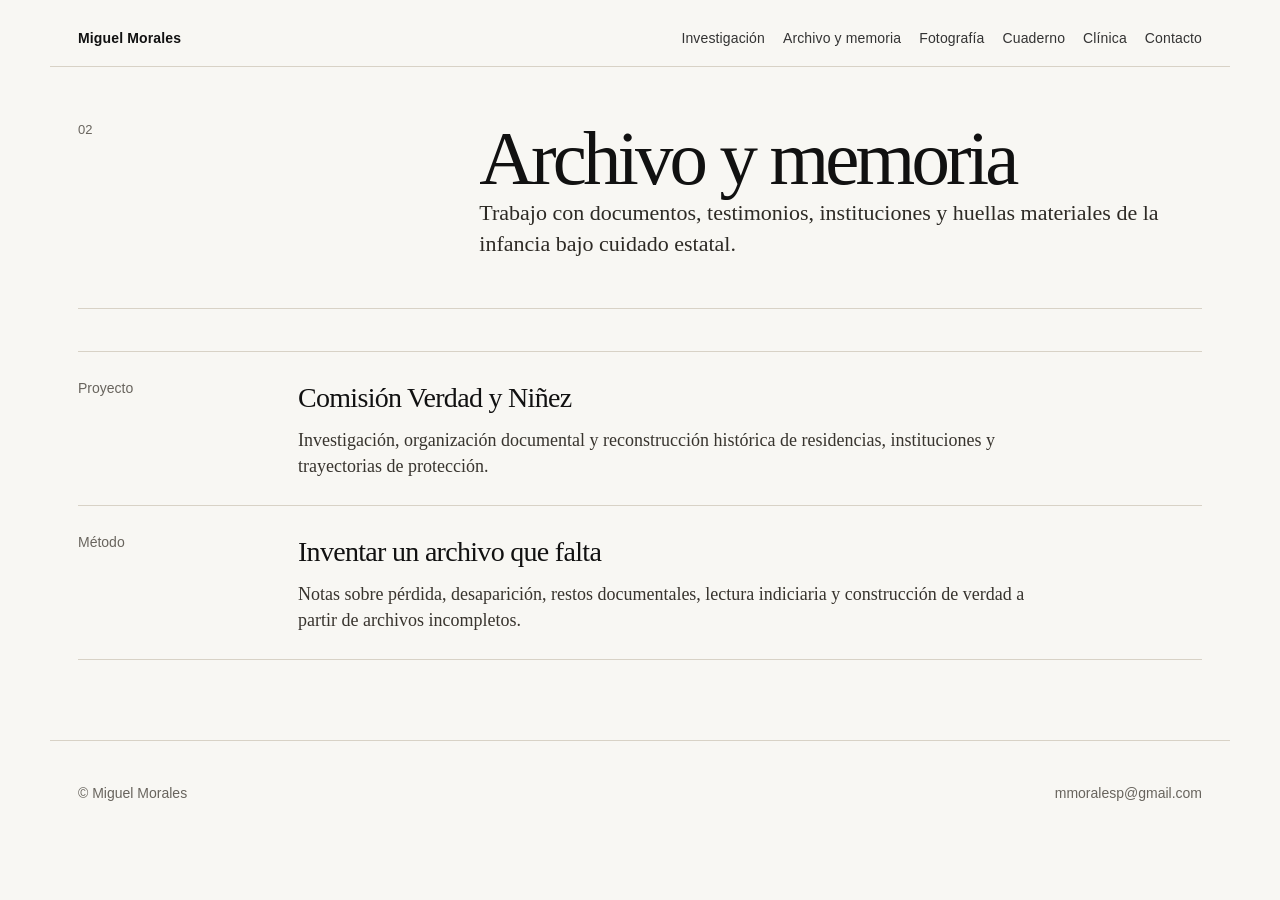
==== miguelmorales-profesional/archivo.html @ a611b212 "Add files via upload" ====
<!doctype html><html lang="es"><head><meta charset="utf-8"><meta name="viewport" content="width=device-width, initial-scale=1"><title>Archivo y memoria · Miguel Morales</title><link rel="stylesheet" href="styles.css"></head><body><header class="site-header"><a class="brand" href="index.html">Miguel Morales</a><nav><a href="investigacion.html">Investigación</a><a href="archivo.html">Archivo y memoria</a><a href="fotografia.html">Fotografía</a><a href="cuaderno.html">Cuaderno</a><a href="clinica.html">Clínica</a><a href="contacto.html">Contacto</a></nav></header><main><section class="page-title"><span class="section-number">02</span><div><h1>Archivo y memoria</h1><p>Trabajo con documentos, testimonios, instituciones y huellas materiales de la infancia bajo cuidado estatal.</p></div></section><section class="list"><article class="item"><div class="meta">Proyecto</div><div><h2>Comisión Verdad y Niñez</h2><p>Investigación, organización documental y reconstrucción histórica de residencias, instituciones y trayectorias de protección.</p></div></article><article class="item"><div class="meta">Método</div><div><h2>Inventar un archivo que falta</h2><p>Notas sobre pérdida, desaparición, restos documentales, lectura indiciaria y construcción de verdad a partir de archivos incompletos.</p></div></article></section></main><footer><p>© Miguel Morales</p><p><a href="mailto:mmoralesp@gmail.com">mmoralesp@gmail.com</a></p></footer></body></html>
---- miguelmorales-profesional/styles.css ----
:root{
  --bg:#f8f7f3;
  --ink:#111;
  --muted:#68645d;
  --line:#d8d2c6;
  --soft:#ede9df;
  --max:1180px;
}
*{box-sizing:border-box}
html{font-size:16px}
body{margin:0;background:var(--bg);color:var(--ink);font-family:Georgia,'Times New Roman',serif;line-height:1.45}
a{color:inherit;text-decoration:none}
a:hover{text-decoration:underline;text-underline-offset:3px}
.site-header{max-width:var(--max);margin:0 auto;padding:28px 28px 18px;display:flex;justify-content:space-between;gap:24px;border-bottom:1px solid var(--line);font-family:Arial,Helvetica,sans-serif;font-size:14px;letter-spacing:.01em}
.brand{font-weight:600}.site-header nav{display:flex;gap:18px;flex-wrap:wrap;color:#333}
main{max-width:var(--max);margin:0 auto;padding:54px 28px 80px}.hero{max-width:980px;padding:60px 0 80px}.kicker{font-family:Arial,Helvetica,sans-serif;color:var(--muted);font-size:14px;margin:0 0 22px}.hero h1{font-weight:400;font-size:clamp(44px,7vw,92px);line-height:.98;letter-spacing:-.055em;margin:0 0 30px}.lead{font-size:clamp(20px,2.2vw,30px);max-width:760px;color:#2d2a25;margin:0}.grid-index{display:grid;grid-template-columns:repeat(4,1fr);border-top:1px solid var(--line);border-left:1px solid var(--line)}.card{min-height:260px;padding:22px;border-right:1px solid var(--line);border-bottom:1px solid var(--line);display:flex;flex-direction:column;justify-content:space-between}.card span,.section-number{font-family:Arial,Helvetica,sans-serif;color:var(--muted);font-size:13px}.card h2{font-size:28px;font-weight:400;margin:34px 0 12px;letter-spacing:-.03em}.card p{font-family:Arial,Helvetica,sans-serif;font-size:15px;color:#494640;margin:0}.page-title{display:grid;grid-template-columns:1fr 2fr;gap:40px;border-bottom:1px solid var(--line);padding-bottom:48px;margin-bottom:42px}.page-title h1{font-size:clamp(42px,6vw,78px);line-height:.98;font-weight:400;letter-spacing:-.05em;margin:0}.page-title p{font-size:22px;margin:0;color:#2d2a25}.list{border-top:1px solid var(--line)}.item{display:grid;grid-template-columns:180px 1fr;gap:40px;padding:26px 0;border-bottom:1px solid var(--line)}.item time,.item .meta{font-family:Arial,Helvetica,sans-serif;color:var(--muted);font-size:14px}.item h2{font-size:28px;font-weight:400;margin:0 0 8px;letter-spacing:-.025em}.item p{font-size:18px;margin:0;color:#38342e;max-width:760px}.note-grid{display:grid;grid-template-columns:repeat(3,1fr);gap:22px}.note{background:var(--soft);padding:24px;min-height:260px}.note h2{font-weight:400;margin:0 0 14px;font-size:24px}.note p{font-family:Arial,Helvetica,sans-serif;color:#494640}.photo-grid{display:grid;grid-template-columns:repeat(3,1fr);gap:16px}.photo-placeholder{aspect-ratio:4/5;background:linear-gradient(135deg,#d7d1c4,#f3efe7);border:1px solid var(--line);display:flex;align-items:flex-end;padding:16px;font-family:Arial,Helvetica,sans-serif;color:var(--muted);font-size:13px}footer{max-width:var(--max);margin:0 auto;padding:28px;border-top:1px solid var(--line);display:flex;justify-content:space-between;font-family:Arial,Helvetica,sans-serif;color:var(--muted);font-size:14px}
@media(max-width:850px){.site-header{display:block}.site-header nav{margin-top:18px}.grid-index,.note-grid,.photo-grid{grid-template-columns:1fr}.page-title,.item{grid-template-columns:1fr;gap:18px}.hero{padding:30px 0 50px}footer{display:block}.card{min-height:210px}}
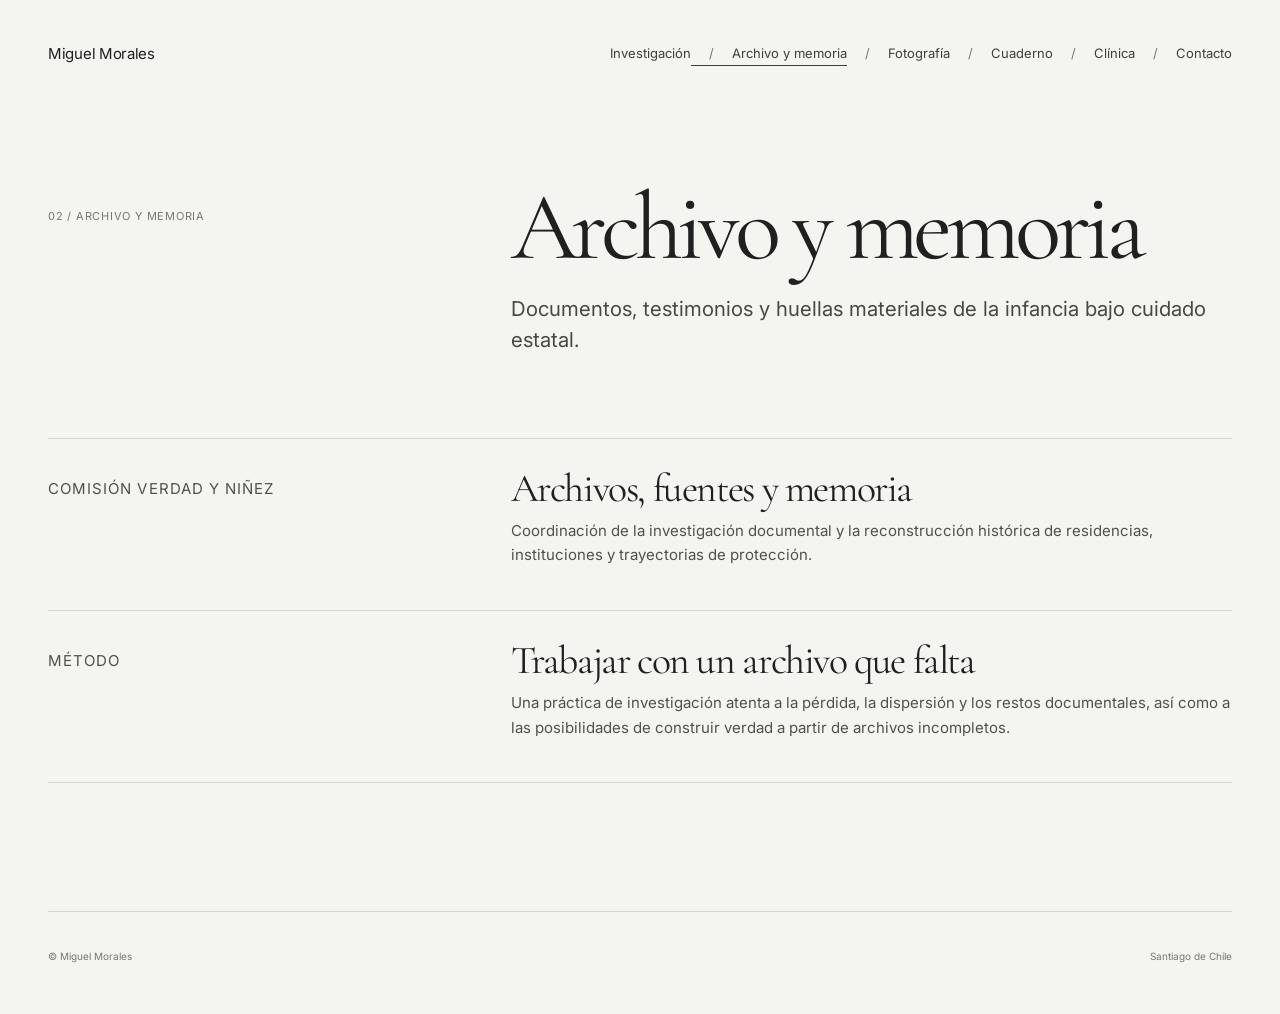
==== commit a3b3a5a6: "Rediseño visual opción 2" ====
--- a/miguelmorales-profesional/archivo.html
+++ b/miguelmorales-profesional/archivo.html
@@ -1 +1,49 @@
-<!doctype html><html lang="es"><head><meta charset="utf-8"><meta name="viewport" content="width=device-width, initial-scale=1"><title>Archivo y memoria · Miguel Morales</title><link rel="stylesheet" href="styles.css"></head><body><header class="site-header"><a class="brand" href="index.html">Miguel Morales</a><nav><a href="investigacion.html">Investigación</a><a href="archivo.html">Archivo y memoria</a><a href="fotografia.html">Fotografía</a><a href="cuaderno.html">Cuaderno</a><a href="clinica.html">Clínica</a><a href="contacto.html">Contacto</a></nav></header><main><section class="page-title"><span class="section-number">02</span><div><h1>Archivo y memoria</h1><p>Trabajo con documentos, testimonios, instituciones y huellas materiales de la infancia bajo cuidado estatal.</p></div></section><section class="list"><article class="item"><div class="meta">Proyecto</div><div><h2>Comisión Verdad y Niñez</h2><p>Investigación, organización documental y reconstrucción histórica de residencias, instituciones y trayectorias de protección.</p></div></article><article class="item"><div class="meta">Método</div><div><h2>Inventar un archivo que falta</h2><p>Notas sobre pérdida, desaparición, restos documentales, lectura indiciaria y construcción de verdad a partir de archivos incompletos.</p></div></article></section></main><footer><p>© Miguel Morales</p><p><a href="mailto:mmoralesp@gmail.com">mmoralesp@gmail.com</a></p></footer></body></html>
+<!doctype html>
+<html lang="es">
+<head>
+  <meta charset="utf-8">
+  <meta name="viewport" content="width=device-width, initial-scale=1">
+  <meta name="description" content="Trabajo de Miguel Morales sobre archivos, fuentes y memoria.">
+  <title>Archivo y memoria · Miguel Morales</title>
+  <link rel="stylesheet" href="styles.css">
+</head>
+<body>
+  <header class="site-header">
+    <a class="brand" href="index.html">Miguel Morales</a>
+    <nav class="site-nav" aria-label="Navegación principal">
+      <a href="investigacion.html">Investigación</a>
+      <a href="archivo.html" aria-current="page">Archivo y memoria</a>
+      <a href="fotografia.html">Fotografía</a>
+      <a href="cuaderno.html">Cuaderno</a>
+      <a href="clinica.html">Clínica</a>
+      <a href="contacto.html">Contacto</a>
+    </nav>
+  </header>
+  <main class="page">
+    <header class="page-head">
+      <p class="eyebrow">02 / Archivo y memoria</p>
+      <div>
+        <h1>Archivo y memoria</h1>
+        <p class="page-deck">Documentos, testimonios y huellas materiales de la infancia bajo cuidado estatal.</p>
+      </div>
+    </header>
+    <section class="entries" aria-label="Proyectos de archivo">
+      <article class="entry">
+        <p class="item-meta">Comisión Verdad y Niñez</p>
+        <div>
+          <h2>Archivos, fuentes y memoria</h2>
+          <p>Coordinación de la investigación documental y la reconstrucción histórica de residencias, instituciones y trayectorias de protección.</p>
+        </div>
+      </article>
+      <article class="entry">
+        <p class="item-meta">Método</p>
+        <div>
+          <h2>Trabajar con un archivo que falta</h2>
+          <p>Una práctica de investigación atenta a la pérdida, la dispersión y los restos documentales, así como a las posibilidades de construir verdad a partir de archivos incompletos.</p>
+        </div>
+      </article>
+    </section>
+  </main>
+  <footer class="site-footer"><p>© Miguel Morales</p><p>Santiago de Chile</p></footer>
+</body>
+</html>
--- a/miguelmorales-profesional/styles.css
+++ b/miguelmorales-profesional/styles.css
@@ -1,17 +1,426 @@
-:root{
-  --bg:#f8f7f3;
-  --ink:#111;
-  --muted:#68645d;
-  --line:#d8d2c6;
-  --soft:#ede9df;
-  --max:1180px;
-}
-*{box-sizing:border-box}
-html{font-size:16px}
-body{margin:0;background:var(--bg);color:var(--ink);font-family:Georgia,'Times New Roman',serif;line-height:1.45}
-a{color:inherit;text-decoration:none}
-a:hover{text-decoration:underline;text-underline-offset:3px}
-.site-header{max-width:var(--max);margin:0 auto;padding:28px 28px 18px;display:flex;justify-content:space-between;gap:24px;border-bottom:1px solid var(--line);font-family:Arial,Helvetica,sans-serif;font-size:14px;letter-spacing:.01em}
-.brand{font-weight:600}.site-header nav{display:flex;gap:18px;flex-wrap:wrap;color:#333}
-main{max-width:var(--max);margin:0 auto;padding:54px 28px 80px}.hero{max-width:980px;padding:60px 0 80px}.kicker{font-family:Arial,Helvetica,sans-serif;color:var(--muted);font-size:14px;margin:0 0 22px}.hero h1{font-weight:400;font-size:clamp(44px,7vw,92px);line-height:.98;letter-spacing:-.055em;margin:0 0 30px}.lead{font-size:clamp(20px,2.2vw,30px);max-width:760px;color:#2d2a25;margin:0}.grid-index{display:grid;grid-template-columns:repeat(4,1fr);border-top:1px solid var(--line);border-left:1px solid var(--line)}.card{min-height:260px;padding:22px;border-right:1px solid var(--line);border-bottom:1px solid var(--line);display:flex;flex-direction:column;justify-content:space-between}.card span,.section-number{font-family:Arial,Helvetica,sans-serif;color:var(--muted);font-size:13px}.card h2{font-size:28px;font-weight:400;margin:34px 0 12px;letter-spacing:-.03em}.card p{font-family:Arial,Helvetica,sans-serif;font-size:15px;color:#494640;margin:0}.page-title{display:grid;grid-template-columns:1fr 2fr;gap:40px;border-bottom:1px solid var(--line);padding-bottom:48px;margin-bottom:42px}.page-title h1{font-size:clamp(42px,6vw,78px);line-height:.98;font-weight:400;letter-spacing:-.05em;margin:0}.page-title p{font-size:22px;margin:0;color:#2d2a25}.list{border-top:1px solid var(--line)}.item{display:grid;grid-template-columns:180px 1fr;gap:40px;padding:26px 0;border-bottom:1px solid var(--line)}.item time,.item .meta{font-family:Arial,Helvetica,sans-serif;color:var(--muted);font-size:14px}.item h2{font-size:28px;font-weight:400;margin:0 0 8px;letter-spacing:-.025em}.item p{font-size:18px;margin:0;color:#38342e;max-width:760px}.note-grid{display:grid;grid-template-columns:repeat(3,1fr);gap:22px}.note{background:var(--soft);padding:24px;min-height:260px}.note h2{font-weight:400;margin:0 0 14px;font-size:24px}.note p{font-family:Arial,Helvetica,sans-serif;color:#494640}.photo-grid{display:grid;grid-template-columns:repeat(3,1fr);gap:16px}.photo-placeholder{aspect-ratio:4/5;background:linear-gradient(135deg,#d7d1c4,#f3efe7);border:1px solid var(--line);display:flex;align-items:flex-end;padding:16px;font-family:Arial,Helvetica,sans-serif;color:var(--muted);font-size:13px}footer{max-width:var(--max);margin:0 auto;padding:28px;border-top:1px solid var(--line);display:flex;justify-content:space-between;font-family:Arial,Helvetica,sans-serif;color:var(--muted);font-size:14px}
-@media(max-width:850px){.site-header{display:block}.site-header nav{margin-top:18px}.grid-index,.note-grid,.photo-grid{grid-template-columns:1fr}.page-title,.item{grid-template-columns:1fr;gap:18px}.hero{padding:30px 0 50px}footer{display:block}.card{min-height:210px}}
+@import url("https://fonts.googleapis.com/css2?family=Cormorant+Garamond:wght@400;500&family=Inter:wght@400;500&display=swap");
+
+:root {
+  --paper: #f4f4f1;
+  --ink: #202020;
+  --muted: #777772;
+  --line: #d4d4ce;
+  --serif: "Cormorant Garamond", "Iowan Old Style", Baskerville, serif;
+  --sans: "Inter", "Helvetica Neue", Helvetica, Arial, sans-serif;
+  --page: 1540px;
+}
+
+* { box-sizing: border-box; }
+
+html {
+  background: var(--paper);
+  color: var(--ink);
+  font-size: 16px;
+  scroll-behavior: smooth;
+}
+
+body {
+  margin: 0;
+  min-height: 100vh;
+  background: var(--paper);
+  font-family: var(--sans);
+  -webkit-font-smoothing: antialiased;
+}
+
+a { color: inherit; text-decoration: none; }
+
+a:focus-visible {
+  outline: 1px solid var(--ink);
+  outline-offset: 5px;
+}
+
+img { display: block; max-width: 100%; }
+
+.site-header {
+  width: min(calc(100% - 96px), var(--page));
+  min-height: 106px;
+  margin: 0 auto;
+  display: flex;
+  align-items: center;
+  justify-content: space-between;
+  gap: 48px;
+  font-size: 13px;
+}
+
+.brand {
+  flex: 0 0 auto;
+  font-size: 15px;
+  letter-spacing: -0.02em;
+}
+
+.site-nav {
+  display: flex;
+  flex-wrap: wrap;
+  justify-content: flex-end;
+  gap: 0;
+}
+
+.site-nav a {
+  position: relative;
+  white-space: nowrap;
+  color: #3e3e3b;
+}
+
+.site-nav a + a::before {
+  content: "/";
+  display: inline-block;
+  margin: 0 18px;
+  color: var(--muted);
+}
+
+.site-nav a::after,
+.text-link::after {
+  content: "";
+  position: absolute;
+  right: 0;
+  bottom: -5px;
+  left: 0;
+  height: 1px;
+  background: currentColor;
+  transform: scaleX(0);
+  transform-origin: right;
+  transition: transform 220ms ease;
+}
+
+.site-nav a:hover::after,
+.site-nav a[aria-current="page"]::after,
+.text-link:hover::after {
+  transform: scaleX(1);
+  transform-origin: left;
+}
+
+.home {
+  width: min(calc(100% - 96px), var(--page));
+  min-height: calc(100vh - 106px);
+  margin: 0 auto;
+  padding: 28px 0 44px;
+  display: grid;
+  grid-template-columns: minmax(300px, 0.72fr) minmax(520px, 1.48fr);
+  gap: clamp(48px, 8vw, 132px);
+  align-items: center;
+}
+
+.home-intro {
+  align-self: center;
+  padding-bottom: 60px;
+}
+
+.home-title {
+  max-width: 510px;
+  margin: 0;
+  font-family: var(--serif);
+  font-size: clamp(64px, 6.6vw, 112px);
+  font-weight: 400;
+  letter-spacing: -0.055em;
+  line-height: 0.84;
+}
+
+.home-rule {
+  width: 62px;
+  height: 1px;
+  margin: 46px 0 30px;
+  background: var(--ink);
+}
+
+.home-copy {
+  max-width: 470px;
+  margin: 0;
+  color: #3f3f3c;
+  font-size: clamp(15px, 1.25vw, 19px);
+  line-height: 1.65;
+}
+
+.hero-figure { margin: 0; }
+
+.hero-frame {
+  overflow: hidden;
+  aspect-ratio: 1.42 / 1;
+  background: #e5e4df;
+}
+
+.hero-frame img {
+  width: 100%;
+  height: 100%;
+  object-fit: cover;
+  object-position: center 45%;
+  filter: saturate(0.72) contrast(0.95);
+  transition: transform 700ms cubic-bezier(.2,.7,.2,1);
+}
+
+.hero-figure:hover img { transform: scale(1.012); }
+
+.figure-caption {
+  display: flex;
+  justify-content: space-between;
+  gap: 24px;
+  margin-top: 18px;
+  padding-bottom: 28px;
+  border-bottom: 1px solid var(--line);
+  color: var(--muted);
+  font-size: 10px;
+  letter-spacing: 0.01em;
+}
+
+.page {
+  width: min(calc(100% - 96px), var(--page));
+  margin: 0 auto;
+  padding: 92px 0 128px;
+}
+
+.page-head {
+  display: grid;
+  grid-template-columns: minmax(220px, 0.65fr) minmax(450px, 1.35fr);
+  gap: clamp(52px, 9vw, 150px);
+  padding-bottom: 82px;
+  border-bottom: 1px solid var(--line);
+}
+
+.eyebrow,
+.item-meta,
+.note-meta {
+  color: var(--muted);
+  font-size: 11px;
+  letter-spacing: 0.07em;
+  text-transform: uppercase;
+}
+
+.page-head h1 {
+  max-width: 850px;
+  margin: -12px 0 24px;
+  font-family: var(--serif);
+  font-size: clamp(64px, 7.5vw, 124px);
+  font-weight: 400;
+  letter-spacing: -0.055em;
+  line-height: 0.88;
+}
+
+.page-deck {
+  max-width: 700px;
+  margin: 0;
+  color: #474743;
+  font-size: clamp(17px, 1.6vw, 23px);
+  line-height: 1.5;
+}
+
+.entries { border-bottom: 1px solid var(--line); }
+
+.entry {
+  display: grid;
+  grid-template-columns: minmax(220px, 0.65fr) minmax(450px, 1.35fr);
+  gap: clamp(52px, 9vw, 150px);
+  padding: 38px 0 42px;
+  border-top: 1px solid var(--line);
+}
+
+.entries .entry:first-child { border-top: 0; }
+
+.entry h2 {
+  margin: -8px 0 10px;
+  font-family: var(--serif);
+  font-size: clamp(30px, 3.1vw, 48px);
+  font-weight: 400;
+  letter-spacing: -0.035em;
+  line-height: 1;
+}
+
+.entry p {
+  max-width: 760px;
+  margin: 0;
+  color: #50504c;
+  font-size: 15px;
+  line-height: 1.65;
+}
+
+.notes {
+  display: grid;
+  grid-template-columns: repeat(3, 1fr);
+  border-bottom: 1px solid var(--line);
+}
+
+.note {
+  min-height: 300px;
+  padding: 38px 34px 40px 0;
+  border-right: 1px solid var(--line);
+}
+
+.note + .note { padding-left: 34px; }
+.note:last-child { border-right: 0; }
+
+.note h2 {
+  margin: 46px 0 18px;
+  font-family: var(--serif);
+  font-size: 34px;
+  font-weight: 400;
+  letter-spacing: -0.035em;
+  line-height: 1;
+}
+
+.note p {
+  margin: 0;
+  color: var(--muted);
+  font-size: 13px;
+}
+
+.photo-stage {
+  margin-top: 56px;
+  display: grid;
+  grid-template-columns: minmax(220px, 0.65fr) minmax(450px, 1.35fr);
+  gap: clamp(52px, 9vw, 150px);
+}
+
+.photo-copy {
+  display: flex;
+  flex-direction: column;
+  justify-content: space-between;
+  padding-bottom: 2px;
+}
+
+.photo-copy p {
+  max-width: 320px;
+  margin: 24px 0 0;
+  color: #4d4d49;
+  font-family: var(--serif);
+  font-size: 28px;
+  line-height: 1.12;
+}
+
+.photo-large {
+  overflow: hidden;
+  aspect-ratio: 1.32 / 1;
+  background: #e6e4df;
+}
+
+.photo-large img {
+  width: 100%;
+  height: 100%;
+  object-fit: cover;
+  object-position: center 42%;
+  filter: saturate(.8);
+}
+
+.contact-address {
+  display: inline-block;
+  position: relative;
+  margin-top: 22px;
+  font-family: var(--serif);
+  font-size: clamp(32px, 4vw, 58px);
+  letter-spacing: -0.035em;
+}
+
+.site-footer {
+  width: min(calc(100% - 96px), var(--page));
+  margin: 0 auto;
+  padding: 28px 0 42px;
+  display: flex;
+  justify-content: space-between;
+  gap: 24px;
+  border-top: 1px solid var(--line);
+  color: var(--muted);
+  font-size: 10px;
+}
+
+@media (max-width: 980px) {
+  .site-header {
+    width: min(calc(100% - 48px), var(--page));
+    padding: 26px 0;
+    align-items: flex-start;
+  }
+
+  .site-nav { gap: 10px 18px; }
+  .site-nav a + a::before { display: none; }
+
+  .home {
+    width: min(calc(100% - 48px), var(--page));
+    min-height: auto;
+    grid-template-columns: 1fr;
+    gap: 52px;
+    padding: 64px 0 80px;
+  }
+
+  .home-intro { padding-bottom: 0; }
+  .home-title { max-width: 680px; }
+
+  .hero-frame {
+    aspect-ratio: 1.28 / 1;
+    max-height: 720px;
+  }
+
+  .page {
+    width: min(calc(100% - 48px), var(--page));
+    padding: 70px 0 96px;
+  }
+
+  .page-head,
+  .entry,
+  .photo-stage {
+    grid-template-columns: 150px 1fr;
+    gap: 44px;
+  }
+}
+
+@media (max-width: 680px) {
+  .site-header {
+    min-height: 0;
+    display: block;
+  }
+
+  .brand { display: inline-block; margin-bottom: 30px; }
+  .site-nav { justify-content: flex-start; font-size: 12px; }
+
+  .home { padding-top: 54px; gap: 46px; }
+
+  .home-title {
+    font-size: clamp(54px, 17vw, 78px);
+    line-height: .88;
+  }
+
+  .home-rule { margin: 34px 0 24px; }
+  .home-copy { font-size: 15px; }
+
+  .hero-frame { aspect-ratio: 4 / 5; }
+  .figure-caption { line-height: 1.5; }
+
+  .page { padding-top: 54px; }
+
+  .page-head,
+  .entry,
+  .photo-stage {
+    grid-template-columns: 1fr;
+    gap: 28px;
+  }
+
+  .page-head { padding-bottom: 54px; }
+  .page-head h1 { margin-top: 0; font-size: clamp(58px, 17vw, 84px); }
+  .entry { padding: 32px 0 36px; }
+  .entry h2 { margin-top: 0; }
+
+  .notes { grid-template-columns: 1fr; }
+  .note,
+  .note + .note {
+    min-height: 0;
+    padding: 34px 0 42px;
+    border-right: 0;
+    border-bottom: 1px solid var(--line);
+  }
+  .note:last-child { border-bottom: 0; }
+  .note h2 { margin-top: 32px; }
+
+  .photo-copy p { margin-bottom: 24px; }
+  .photo-large { aspect-ratio: 4 / 5; }
+
+  .site-footer {
+    width: min(calc(100% - 48px), var(--page));
+    display: block;
+  }
+  .site-footer p { margin: 0 0 8px; }
+}
+
+@media (prefers-reduced-motion: reduce) {
+  html { scroll-behavior: auto; }
+  *, *::before, *::after { transition-duration: 0.01ms !important; }
+}
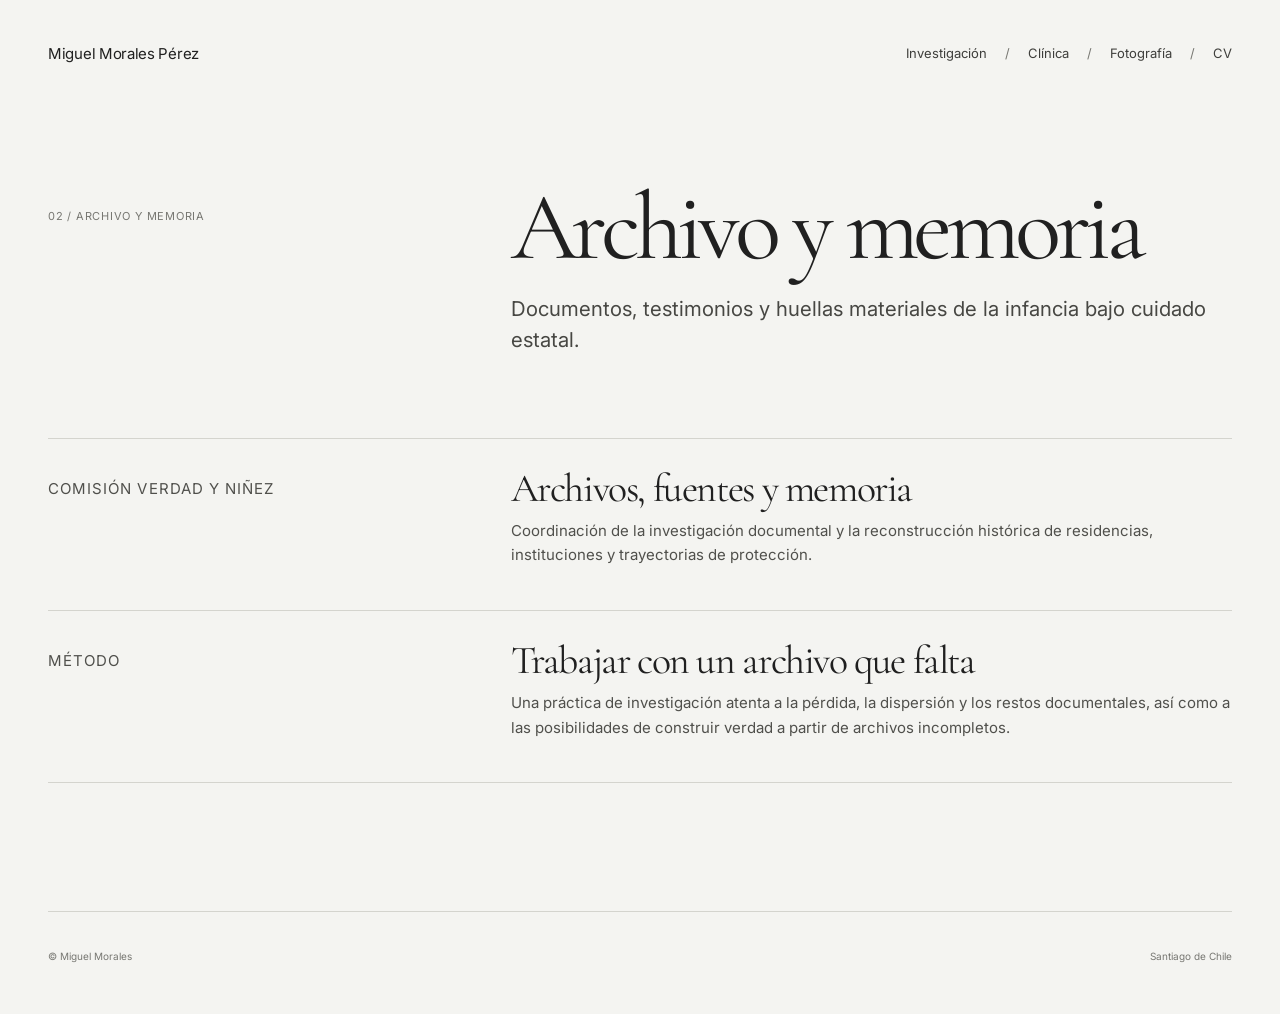
==== commit 1f4f0f07: "Rediseño v2" ====
--- a/miguelmorales-profesional/archivo.html
+++ b/miguelmorales-profesional/archivo.html
@@ -9,14 +9,12 @@
 </head>
 <body>
   <header class="site-header">
-    <a class="brand" href="index.html">Miguel Morales</a>
+    <a class="brand" href="index.html">Miguel Morales Pérez</a>
     <nav class="site-nav" aria-label="Navegación principal">
       <a href="investigacion.html">Investigación</a>
-      <a href="archivo.html" aria-current="page">Archivo y memoria</a>
+      <a href="clinica.html">Clínica</a>
       <a href="fotografia.html">Fotografía</a>
-      <a href="cuaderno.html">Cuaderno</a>
-      <a href="clinica.html">Clínica</a>
-      <a href="contacto.html">Contacto</a>
+      <a href="cv.html">CV</a>
     </nav>
   </header>
   <main class="page">
--- a/miguelmorales-profesional/styles.css
+++ b/miguelmorales-profesional/styles.css
@@ -94,65 +94,129 @@
   transform-origin: left;
 }
 
-.home {
-  width: min(calc(100% - 96px), var(--page));
-  min-height: calc(100vh - 106px);
+.home-shell {
+  width: 100%;
+  min-height: 100vh;
+  display: grid;
+  grid-template-columns: 1fr 1fr;
+  border: 1px solid var(--ink);
+}
+
+.home-image-pane {
+  min-width: 0;
+  padding: clamp(34px, 5vw, 78px);
+  display: flex;
+  align-items: center;
+  justify-content: center;
+  border-right: 1px solid var(--ink);
+}
+
+.home-figure {
+  width: min(100%, 620px);
+  margin: 0;
+}
+
+.home-image {
+  width: auto;
+  height: min(820px, calc(100vh - 150px));
+  max-width: 100%;
+  aspect-ratio: 2 / 3;
+  object-fit: contain;
   margin: 0 auto;
-  padding: 28px 0 44px;
+  filter: saturate(.82) contrast(.96);
+}
+
+.home-caption {
+  display: flex;
+  justify-content: space-between;
+  gap: 20px;
+  margin-top: 12px;
+  color: var(--muted);
+  font-size: 9px;
+}
+
+.home-info-pane {
+  min-width: 0;
   display: grid;
-  grid-template-columns: minmax(300px, 0.72fr) minmax(520px, 1.48fr);
-  gap: clamp(48px, 8vw, 132px);
-  align-items: center;
-}
-
-.home-intro {
+  grid-template-rows: auto auto 1fr auto;
+}
+
+.home-name,
+.home-nav,
+.home-bio,
+.home-meta {
+  padding-right: clamp(36px, 8vw, 132px);
+  padding-left: clamp(36px, 8vw, 132px);
+}
+
+.home-name {
+  margin: 0;
+  padding-top: 54px;
+  padding-bottom: 42px;
+  font-family: var(--serif);
+  font-size: clamp(24px, 2.2vw, 34px);
+  font-weight: 400;
+  letter-spacing: -.025em;
+  line-height: 1;
+}
+
+.home-nav {
+  padding-top: 34px;
+  padding-bottom: 34px;
+  display: flex;
+  flex-wrap: wrap;
+  gap: 18px 34px;
+  border-top: 1px solid var(--ink);
+  border-bottom: 1px solid var(--ink);
+  font-family: var(--serif);
+  font-size: clamp(18px, 1.7vw, 24px);
+}
+
+.home-nav a {
+  position: relative;
+  color: #41413e;
+}
+
+.home-nav a::after {
+  content: "";
+  position: absolute;
+  right: 0;
+  bottom: -5px;
+  left: 0;
+  height: 1px;
+  background: currentColor;
+  transform: scaleX(0);
+  transform-origin: right;
+  transition: transform 220ms ease;
+}
+
+.home-nav a:hover::after {
+  transform: scaleX(1);
+  transform-origin: left;
+}
+
+.home-bio {
   align-self: center;
-  padding-bottom: 60px;
-}
-
-.home-title {
-  max-width: 510px;
-  margin: 0;
-  font-family: var(--serif);
-  font-size: clamp(64px, 6.6vw, 112px);
-  font-weight: 400;
-  letter-spacing: -0.055em;
-  line-height: 0.84;
-}
-
-.home-rule {
-  width: 62px;
-  height: 1px;
-  margin: 46px 0 30px;
-  background: var(--ink);
-}
-
-.home-copy {
-  max-width: 470px;
-  margin: 0;
-  color: #3f3f3c;
-  font-size: clamp(15px, 1.25vw, 19px);
-  line-height: 1.65;
-}
-
-.hero-figure { margin: 0; }
-
-.hero-frame {
-  overflow: hidden;
-  aspect-ratio: 1.42 / 1;
-  background: #e5e4df;
-}
-
-.hero-frame img {
-  width: 100%;
-  height: 100%;
-  object-fit: cover;
-  object-position: center 45%;
-  filter: saturate(0.72) contrast(0.95);
-  transition: transform 700ms cubic-bezier(.2,.7,.2,1);
-}
-
-.hero-figure:hover img { transform: scale(1.012); }
+  max-width: 800px;
+  margin: 0;
+  padding-top: 64px;
+  padding-bottom: 64px;
+  color: #454541;
+  font-family: var(--serif);
+  font-size: clamp(19px, 1.75vw, 27px);
+  line-height: 1.36;
+}
+
+.home-meta {
+  padding-top: 20px;
+  padding-bottom: 24px;
+  display: flex;
+  justify-content: space-between;
+  gap: 20px;
+  border-top: 1px solid var(--line);
+  color: var(--muted);
+  font-size: 9px;
+}
 
 .figure-caption {
   display: flex;
@@ -312,6 +376,18 @@
   letter-spacing: -0.035em;
 }
 
+.cv-actions {
+  margin-top: 34px;
+}
+
+.cv-download {
+  display: inline-block;
+  position: relative;
+  padding-bottom: 5px;
+  border-bottom: 1px solid var(--ink);
+  font-size: 13px;
+}
+
 .site-footer {
   width: min(calc(100% - 96px), var(--page));
   margin: 0 auto;
@@ -334,21 +410,15 @@
   .site-nav { gap: 10px 18px; }
   .site-nav a + a::before { display: none; }
 
-  .home {
-    width: min(calc(100% - 48px), var(--page));
-    min-height: auto;
-    grid-template-columns: 1fr;
-    gap: 52px;
-    padding: 64px 0 80px;
-  }
-
-  .home-intro { padding-bottom: 0; }
-  .home-title { max-width: 680px; }
-
-  .hero-frame {
-    aspect-ratio: 1.28 / 1;
-    max-height: 720px;
-  }
+  .home-name,
+  .home-nav,
+  .home-bio,
+  .home-meta {
+    padding-right: 48px;
+    padding-left: 48px;
+  }
+
+  .home-image-pane { padding: 44px; }
 
   .page {
     width: min(calc(100% - 48px), var(--page));
@@ -372,17 +442,57 @@
   .brand { display: inline-block; margin-bottom: 30px; }
   .site-nav { justify-content: flex-start; font-size: 12px; }
 
-  .home { padding-top: 54px; gap: 46px; }
-
-  .home-title {
-    font-size: clamp(54px, 17vw, 78px);
-    line-height: .88;
-  }
-
-  .home-rule { margin: 34px 0 24px; }
-  .home-copy { font-size: 15px; }
-
-  .hero-frame { aspect-ratio: 4 / 5; }
+  .home-shell {
+    min-height: auto;
+    display: flex;
+    flex-direction: column;
+  }
+
+  .home-image-pane {
+    order: 2;
+    padding: 36px 24px;
+    border-top: 1px solid var(--ink);
+    border-right: 0;
+  }
+
+  .home-info-pane { order: 1; }
+
+  .home-name,
+  .home-nav,
+  .home-bio,
+  .home-meta {
+    padding-right: 24px;
+    padding-left: 24px;
+  }
+
+  .home-name {
+    padding-top: 32px;
+    padding-bottom: 30px;
+    font-size: 27px;
+  }
+
+  .home-nav {
+    padding-top: 22px;
+    padding-bottom: 24px;
+    gap: 14px 24px;
+    font-size: 19px;
+  }
+
+  .home-bio {
+    padding-top: 44px;
+    padding-bottom: 54px;
+    font-size: 20px;
+  }
+
+  .home-meta { display: none; }
+
+  .home-image {
+    width: 100%;
+    height: auto;
+    max-height: none;
+    object-fit: contain;
+  }
+
   .figure-caption { line-height: 1.5; }
 
   .page { padding-top: 54px; }
